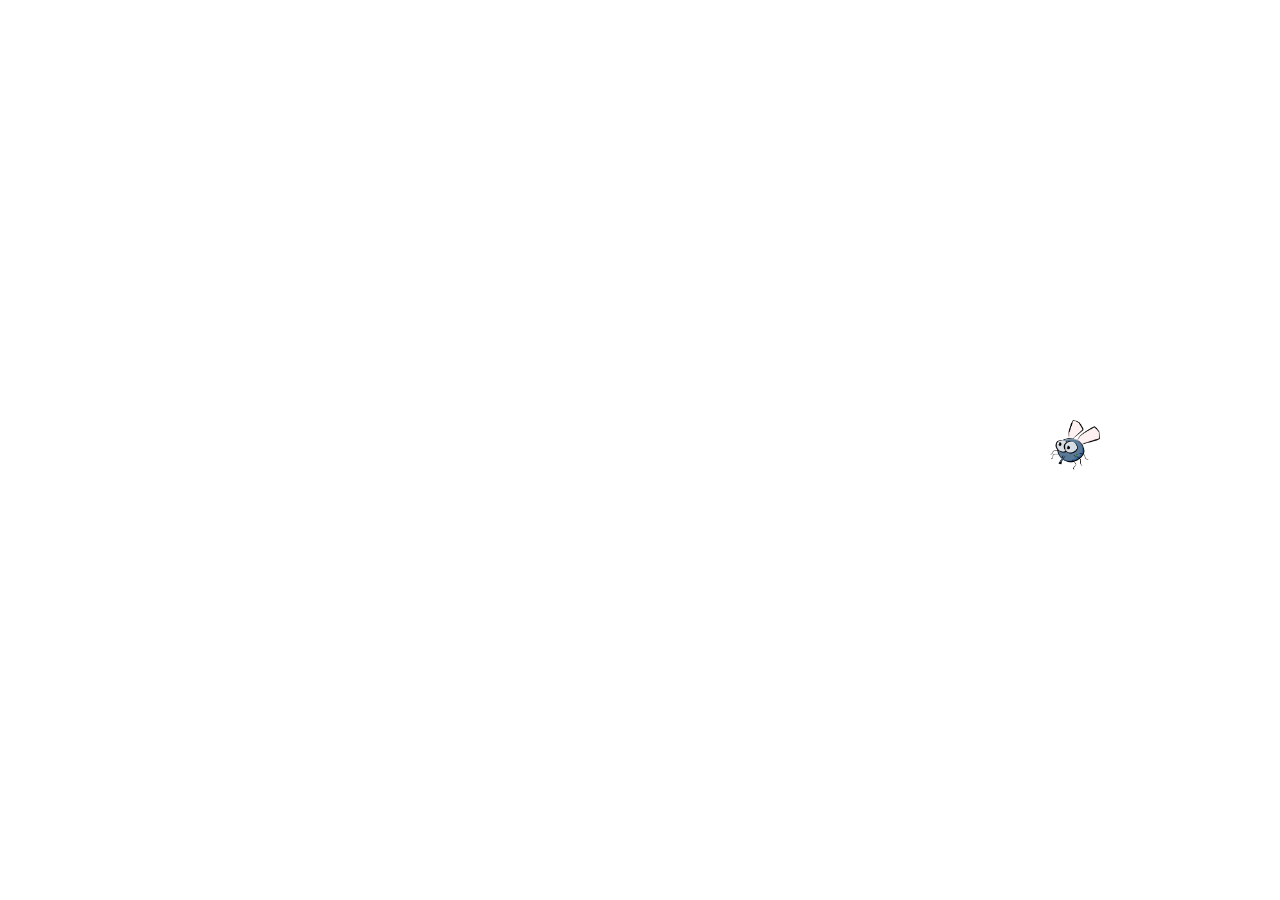
==== app.html @ c2896572 "commit inicial, posições randomicas e imagem dinamica" ====
<!DOCTYPE html>
<html>
<head>
	<meta charset="utf-8">
	<meta http-equiv="X-UA-Compatible" content="IE=edge">
	<title></title>
	<link rel="stylesheet" type="text/css" href="estilo.css">
	<script src="jogo.js" type="text/javascript"></script>
</head>
<body onresize="ajustaTamanhoPalcoJogo()">
	
	<!--<img src="imagens/mosca.png" class="mosquito1">-->
<script>
	posicaoRandomica()
</script>
</body>
</html>
---- estilo.css ----
.mosquito1{
	width: 50px;
	height: 50px;
}
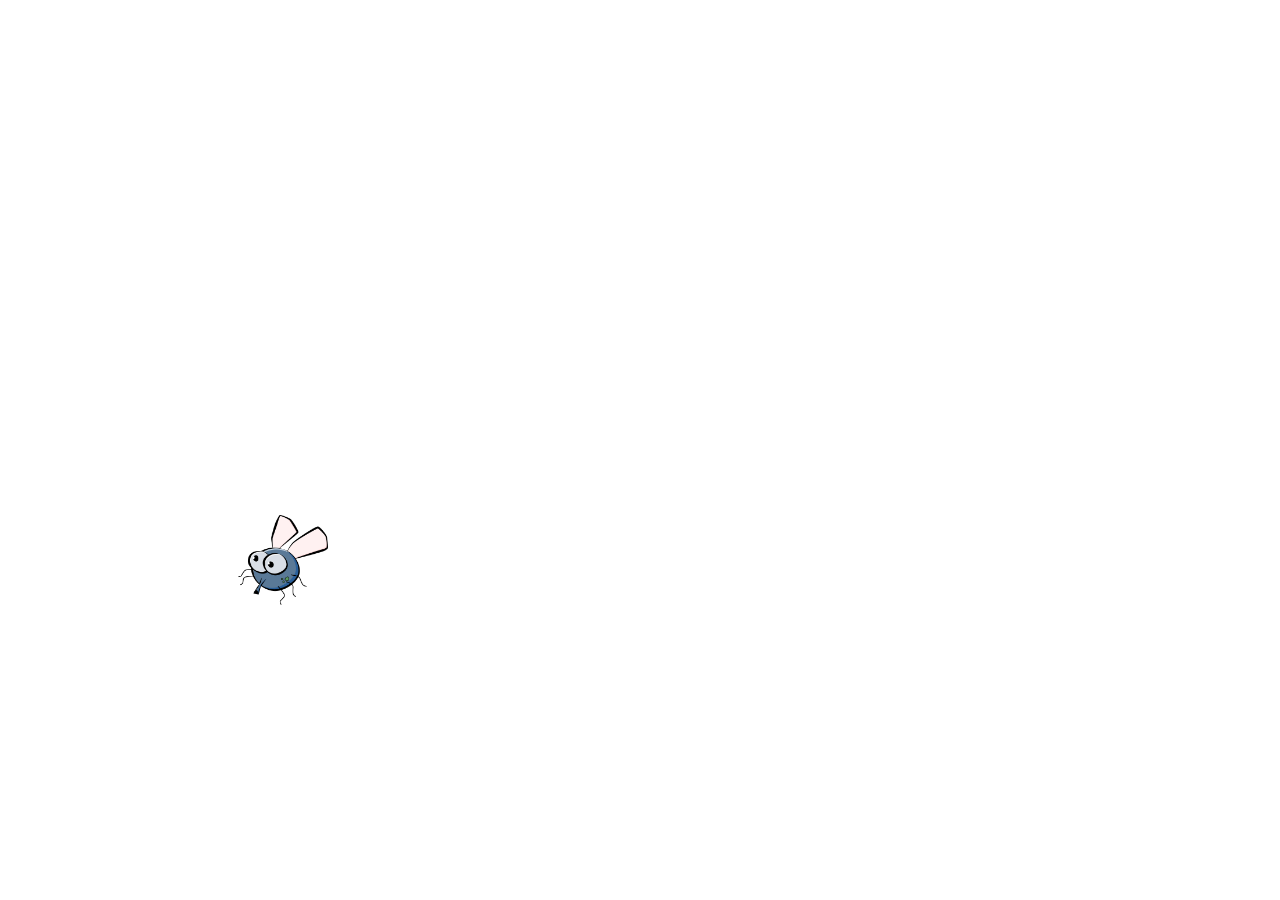
==== commit d0598dbf: "tamanho randomico do mosquito" ====
--- a/app.html
+++ b/app.html
@@ -9,7 +9,6 @@
 </head>
 <body onresize="ajustaTamanhoPalcoJogo()">
 	
-	<!--<img src="imagens/mosca.png" class="mosquito1">-->
 <script>
 	posicaoRandomica()
 </script>
--- a/estilo.css
+++ b/estilo.css
@@ -1,4 +1,11 @@
 .mosquito1{
 	width: 50px;
 	height: 50px;
+}
+.mosquito3{
+	width: 70px;
+	height: 70px;
+}.mosquito2{
+	width: 90px;
+	height: 90px;
 }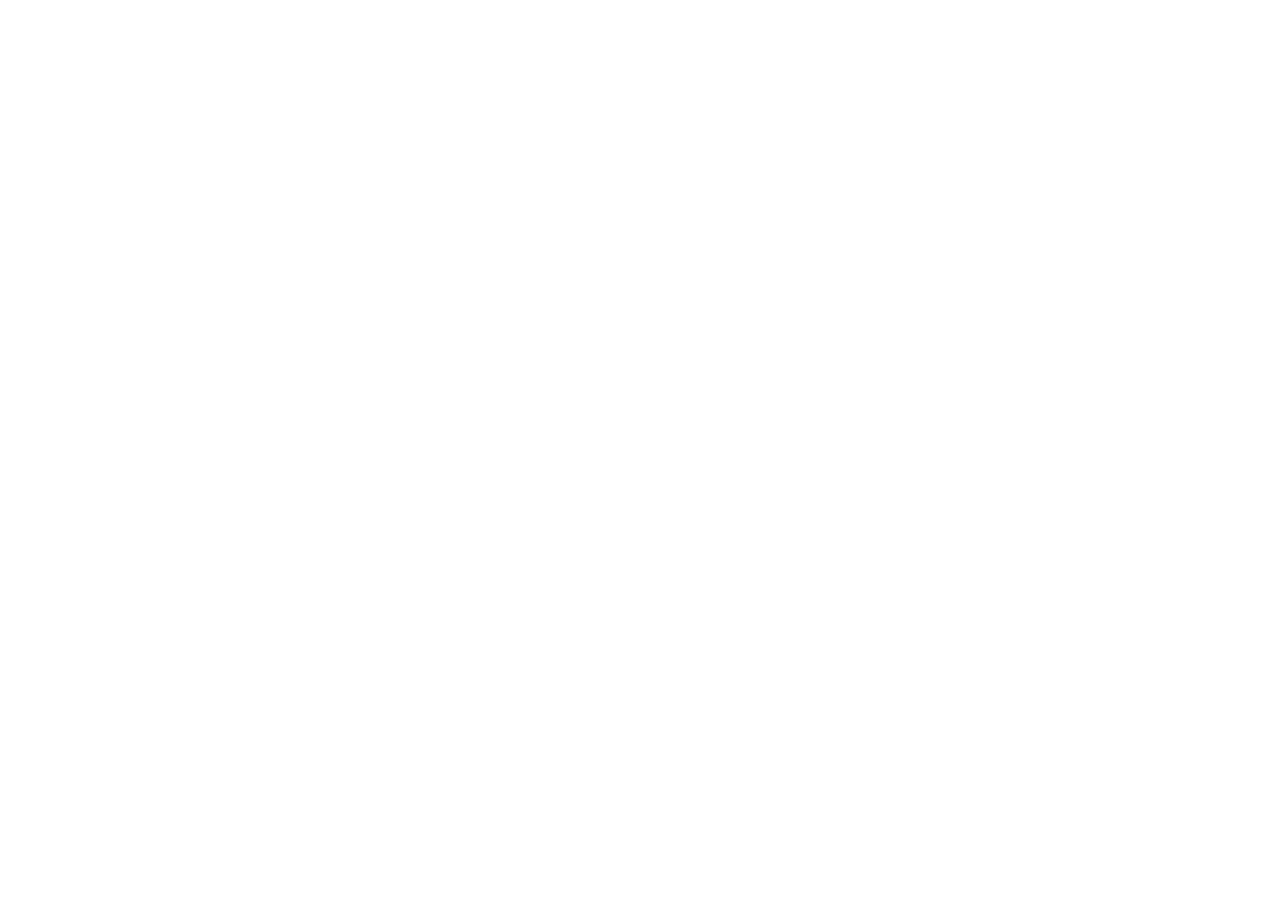
==== commit 399dfb74: "apagando e recriando mosquito" ====
--- a/app.html
+++ b/app.html
@@ -10,7 +10,9 @@
 <body onresize="ajustaTamanhoPalcoJogo()">
 	
 <script>
-	posicaoRandomica()
+	setInterval(function(){
+		posicaoRandomica()
+	},1000)
 </script>
 </body>
 </html>--- a/estilo.css
+++ b/estilo.css
@@ -5,7 +5,14 @@
 .mosquito3{
 	width: 70px;
 	height: 70px;
-}.mosquito2{
+}
+.mosquito2{
 	width: 90px;
 	height: 90px;
+}
+.ladoA{
+	transform: scaleX(1); /* esse lado é nosso lado comum, não precisaria ser declarado */
+}
+.ladoB{
+	transform : scaleX(-1); /*lado b*/
 }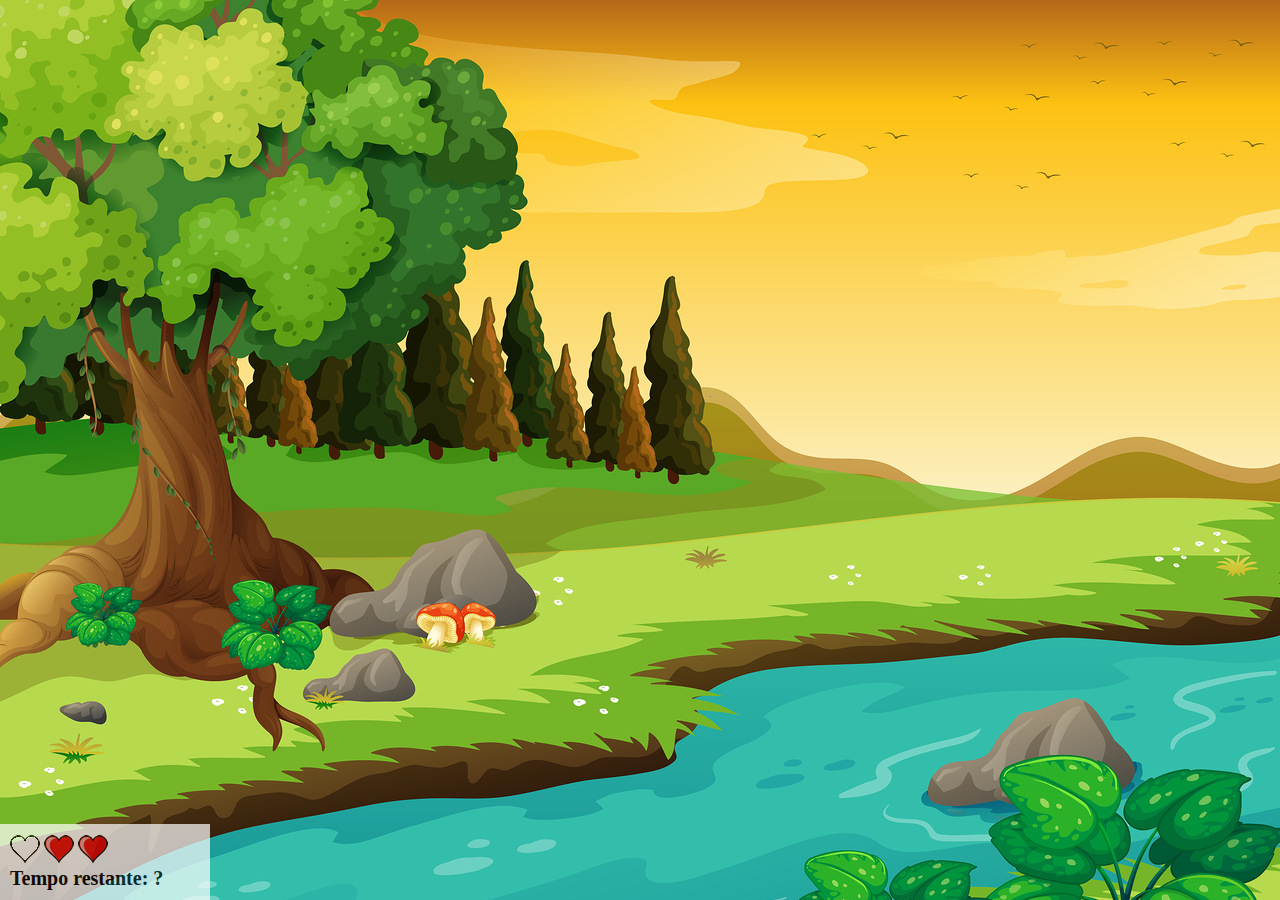
==== commit 34283b21: "montagem do cenário" ====
--- a/app.html
+++ b/app.html
@@ -9,6 +9,17 @@
 </head>
 <body onresize="ajustaTamanhoPalcoJogo()">
 	
+
+<div class="painel">
+	<div class="vidas">
+		<img src="imagens/coracao_vazio.png" />
+		<img src="imagens/coracao_cheio.png" />
+		<img src="imagens/coracao_cheio.png" />
+
+	</div>
+	<div class="cronometro">Tempo restante: ? </div>
+</div>
+
 <script>
 	setInterval(function(){
 		posicaoRandomica()
--- a/estilo.css
+++ b/estilo.css
@@ -1,3 +1,9 @@
+body{
+	background-image: url(imagens/bg.jpg);
+	background-repeat: no-repeat;
+	background-size: 100%;
+}
+
 .mosquito1{
 	width: 50px;
 	height: 50px;
@@ -15,4 +21,22 @@
 }
 .ladoB{
 	transform : scaleX(-1); /*lado b*/
+}
+.painel{
+	position: absolute;
+	width: 190px;
+	left: 0px;
+	padding: 10px;
+	bottom: 0px; /*fixar a div no canto inferior esquerdo*/
+	border-top: solid 1px white;
+	background-color: white;
+	opacity: 0.7; /*deixando 30% transparente*/
+}
+.vidas{
+	float: left;
+}
+.cronometro{
+	float: left;
+	font-size: 20px;
+	font-weight: bold;
 }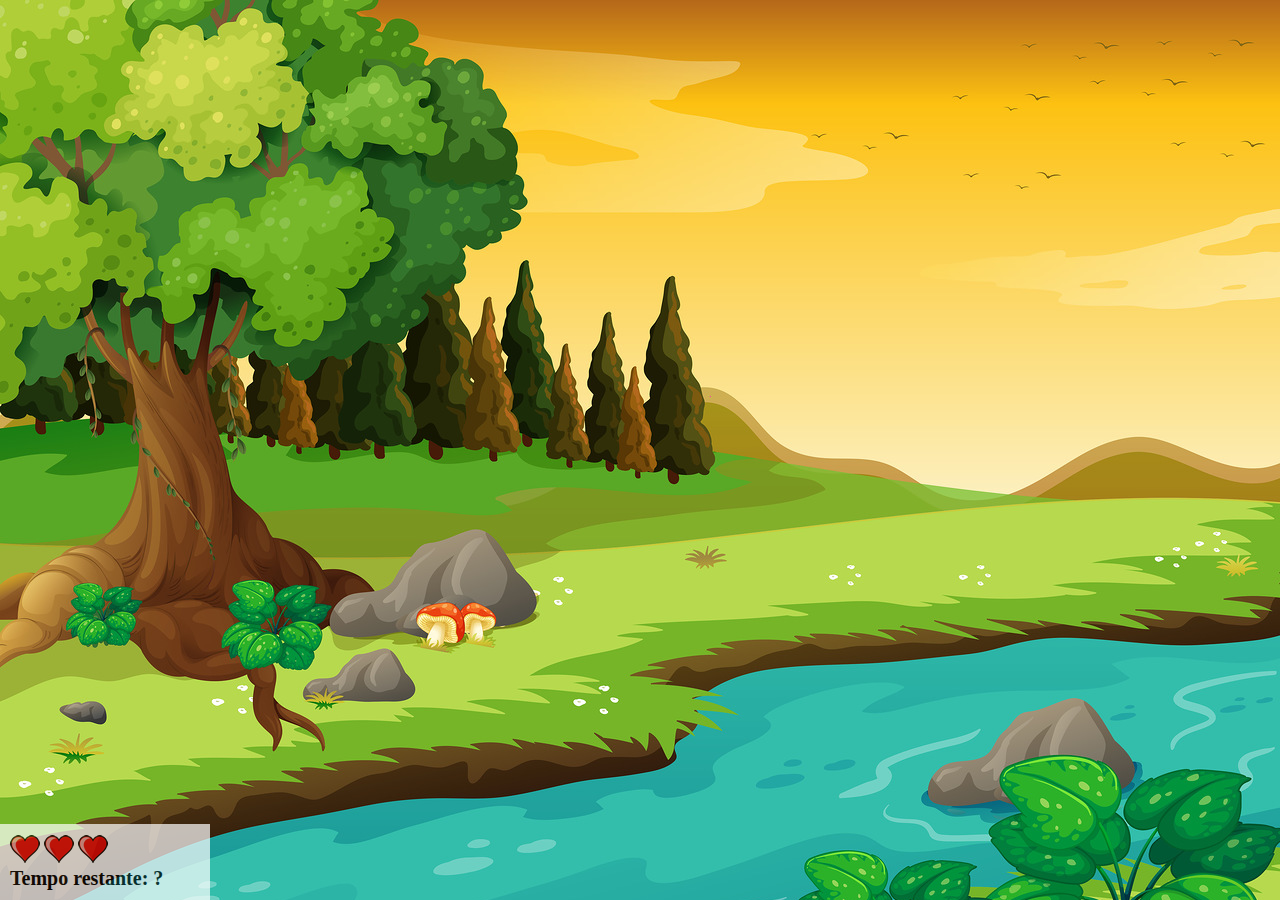
==== commit 0cdddbe9: "lógica de vidas e game over" ====
--- a/app.html
+++ b/app.html
@@ -12,9 +12,9 @@
 
 <div class="painel">
 	<div class="vidas">
-		<img src="imagens/coracao_vazio.png" />
-		<img src="imagens/coracao_cheio.png" />
-		<img src="imagens/coracao_cheio.png" />
+		<img id='v1' src="imagens/coracao_cheio.png" />
+		<img id='v2' src="imagens/coracao_cheio.png" />
+		<img id='v3' src="imagens/coracao_cheio.png" />
 
 	</div>
 	<div class="cronometro">Tempo restante: ? </div>
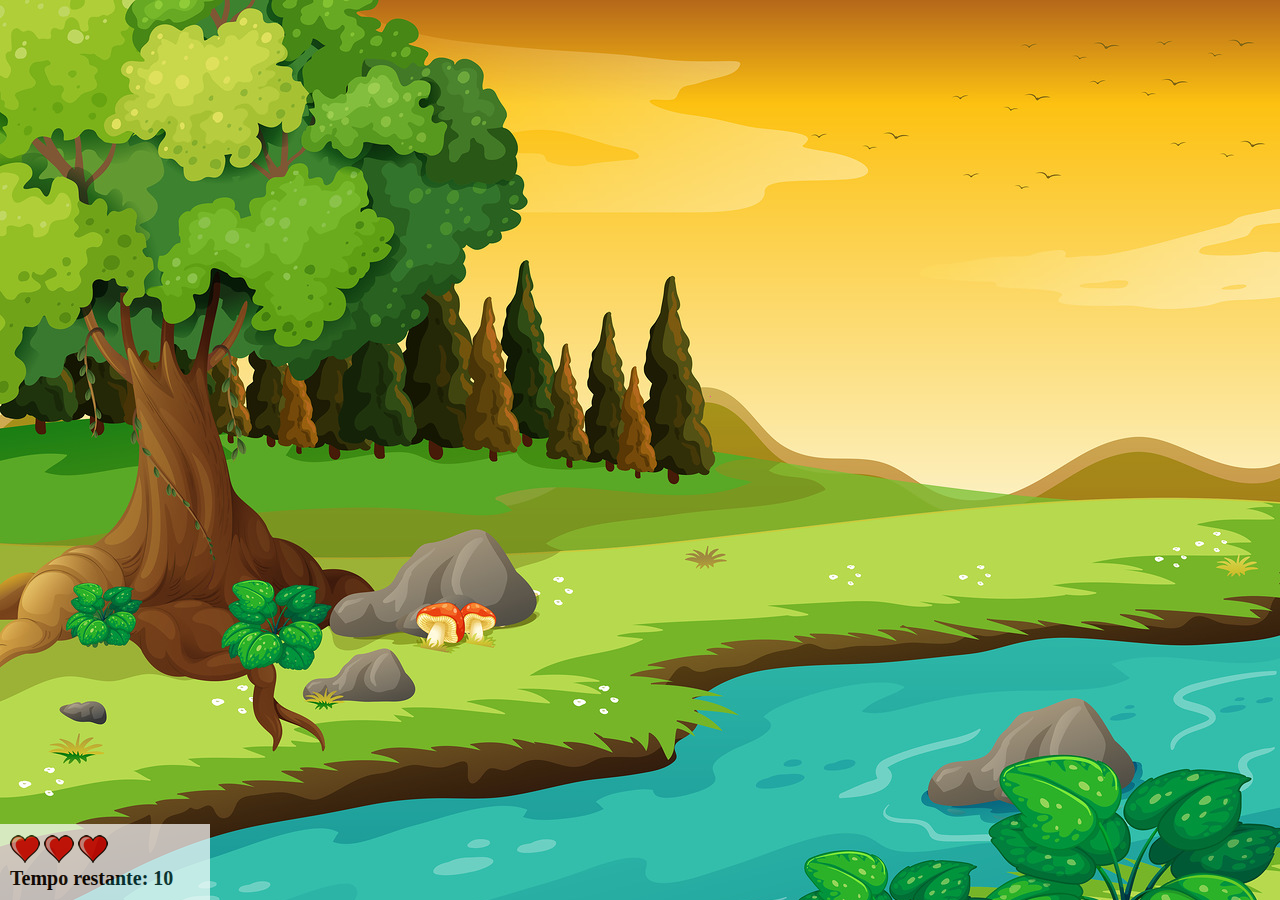
==== commit e7fd705e: "fluxo de vitória" ====
--- a/app.html
+++ b/app.html
@@ -17,13 +17,17 @@
 		<img id='v3' src="imagens/coracao_cheio.png" />
 
 	</div>
-	<div class="cronometro">Tempo restante: ? </div>
-</div>
+	<div class="cronometro">Tempo restante: 
+   		<span id="cronometro"></span>
+	</div>
+</div>																	
+	
+<script>
+	document.getElementById('cronometro').innerHTML = tempo
 
-<script>
-	setInterval(function(){
+	var criaMosquito = setInterval(function(){
 		posicaoRandomica()
-	},1000)
+	},2000)
 </script>
 </body>
 </html>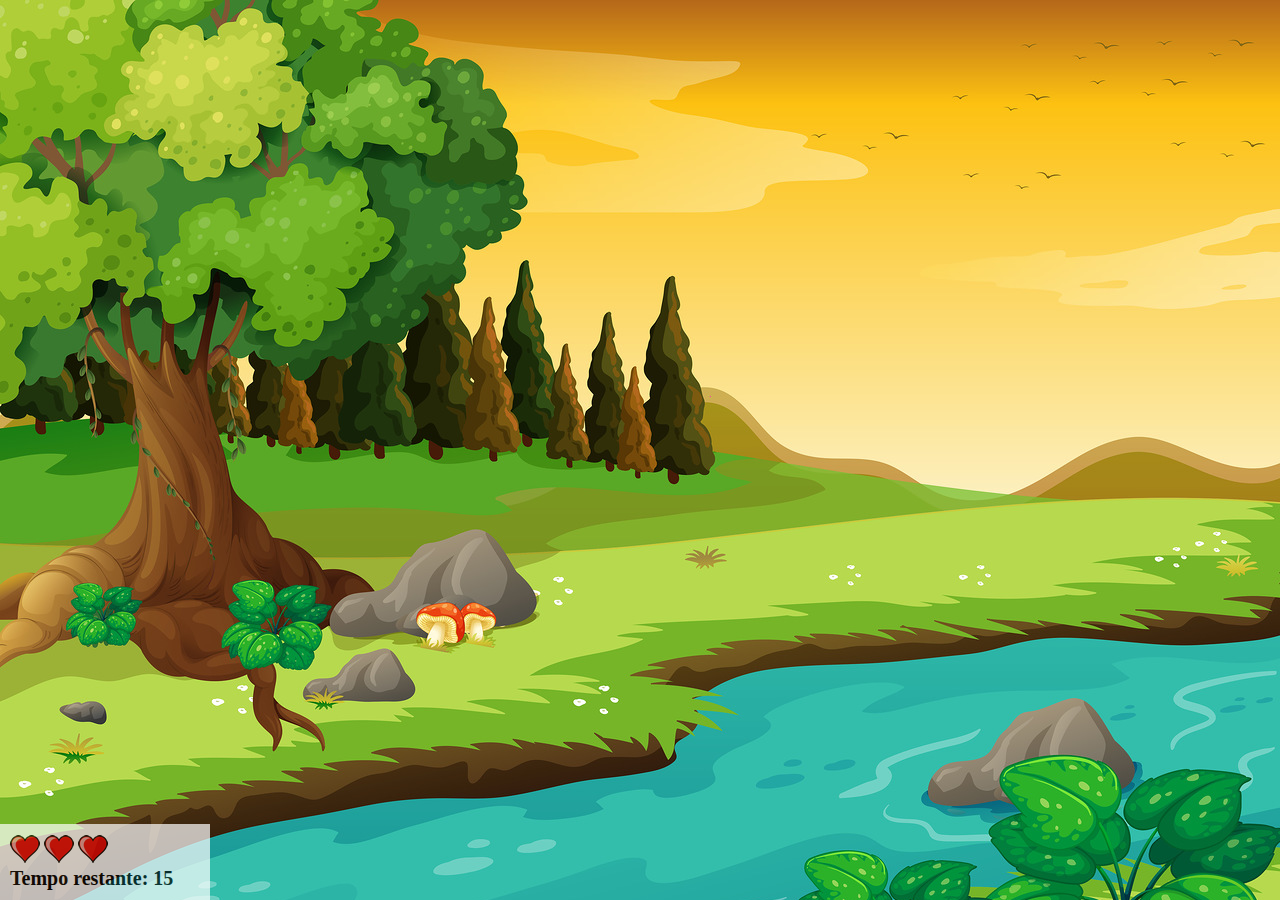
==== commit 99fced22: "adicionando pagina inicial, niveis de dificuldade e alterado o cursor do mouse" ====
--- a/app.html
+++ b/app.html
@@ -27,7 +27,7 @@
 
 	var criaMosquito = setInterval(function(){
 		posicaoRandomica()
-	},2000)
+	},criaMosquitoTempo)
 </script>
 </body>
 </html>--- a/estilo.css
+++ b/estilo.css
@@ -1,3 +1,6 @@
+html{
+	cursor: url(imagens/mata_mosca.png) 30 30, auto;
+}
 body{
 	background-image: url(imagens/bg.jpg);
 	background-repeat: no-repeat;
@@ -39,4 +42,4 @@
 	float: left;
 	font-size: 20px;
 	font-weight: bold;
-}+}
